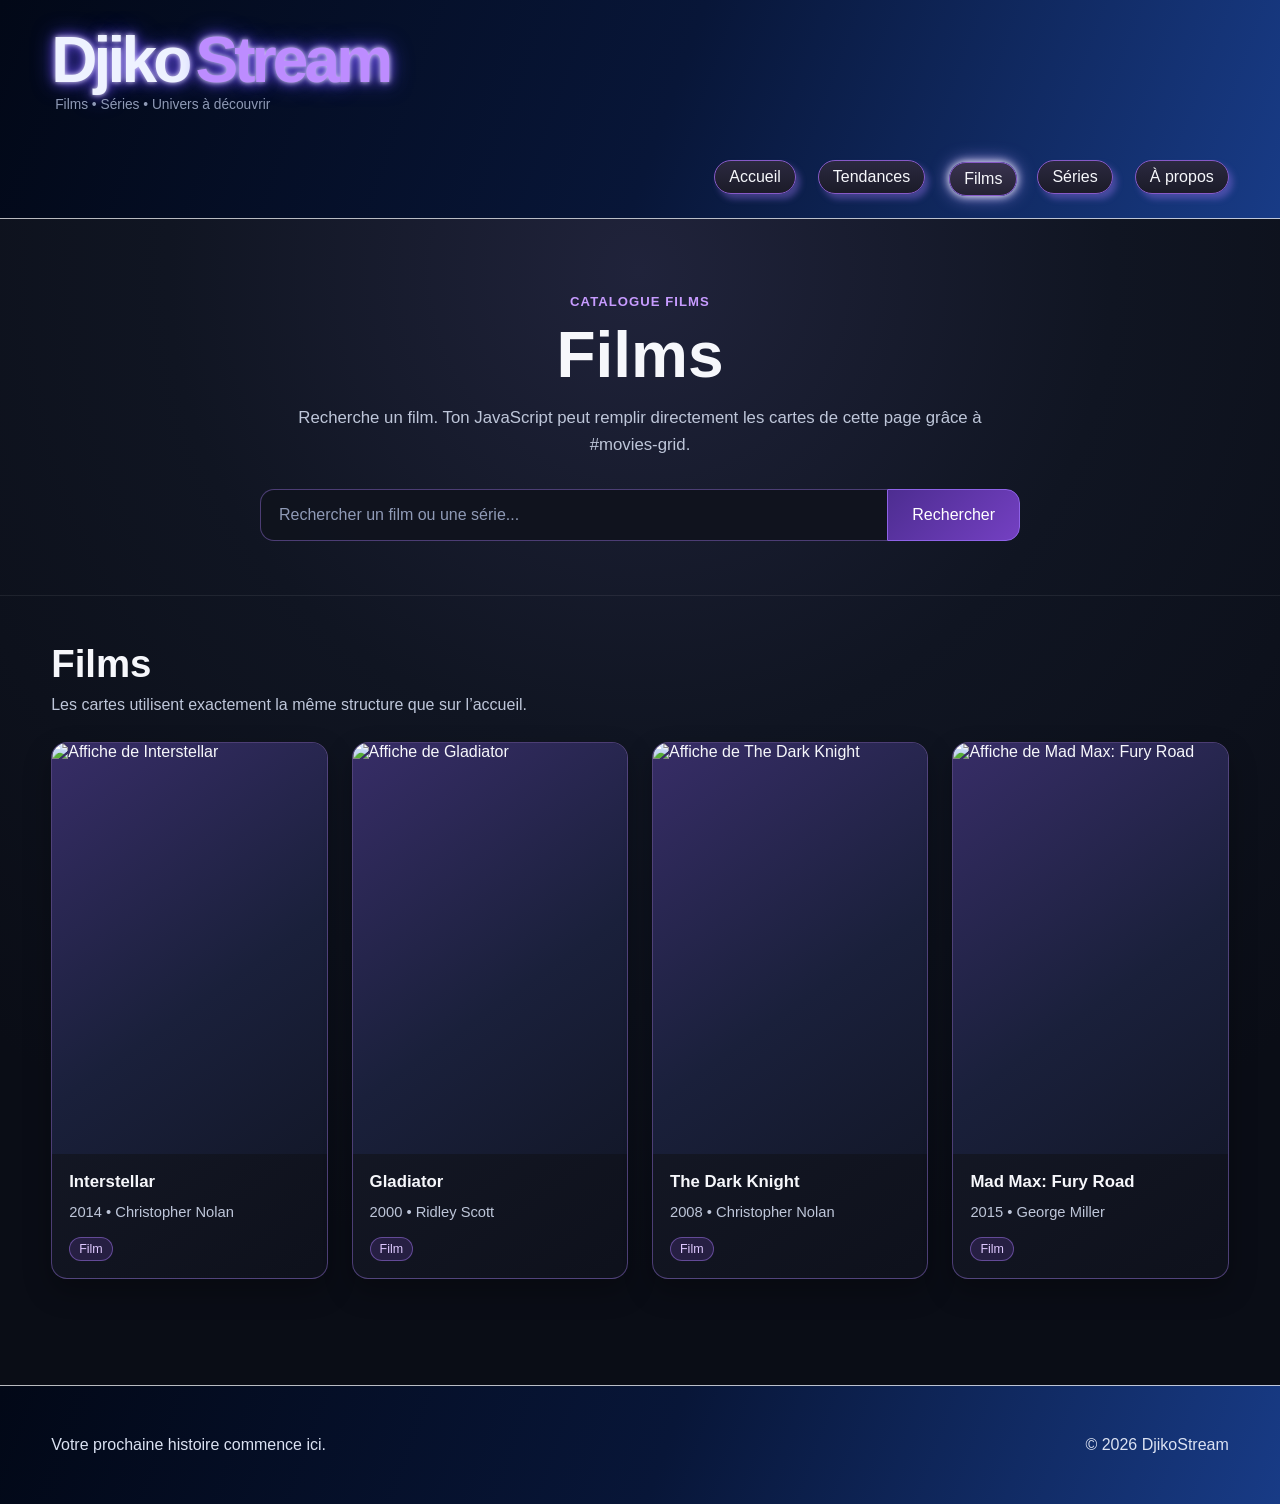
==== films.html @ bbdf5b8a "Sauvegarde de mon travail en effectué côté javaScript" ====
<!DOCTYPE html>
<html lang="fr">
<head>
    <meta charset="UTF-8">
    <meta name="viewport" content="width=device-width, initial-scale=1.0">
    <title>DjikoStream - Films</title>

    <link rel="stylesheet" href="css/variables.css">
    <link rel="stylesheet" href="css/typography.css">
    <link rel="stylesheet" href="css/base.css">
    <link rel="stylesheet" href="css/components.css">
    <link rel="stylesheet" href="css/home.css">
    <link rel="stylesheet" href="css/catalogue.css">
</head>
<body>
    <header class="site-header">
        <div class="header-inner">
            <a class="brand" href="index.html" aria-label="Accueil DjikoStream">
                <div class="brand-logo">
                    <span>Djiko</span>
                    <span>Stream</span>
                </div>
                <p class="brand-tagline">Films • Séries • Univers à découvrir</p>
            </a>

            <nav class="navigation" aria-label="Navigation principale">
                <a class="navigation-link" href="index.html">Accueil</a>
                <a class="navigation-link" href="tendances.html">Tendances</a>
                <a class="navigation-link is-active" href="films.html">Films</a>
                <a class="navigation-link" href="series.html">Séries</a>
                <a class="navigation-link" href="a-propos.html">À propos</a>
            </nav>
        </div>
    </header>

    <main>
        <section class="hero">
            <div class="hero-content">
                <p class="hero-kicker">Catalogue films</p>
                <h1>Films</h1>
                <p class="hero-description">Recherche un film. Ton JavaScript peut remplir directement les cartes de cette page grâce à #movies-grid.</p>

                <div class="search-block">
                    <form class="search-form" id="search-form">
                        <label class="visually-hidden" for="search-input">
                            Rechercher un film ou une série
                        </label>

                        <input
                            class="search-input"
                            id="search-input"
                            type="search"
                            placeholder="Rechercher un film ou une série..."
                            autocomplete="off"
                        >

                        <button class="search-button" type="submit">
                            Rechercher
                        </button>
                    </form>
                </div>
            </div>
        </section>

        <section class="search-results-section" id="search-results-section">
            <div class="container">
                <div class="section-header">
                    <div>
                        <h2>Résultats de recherche</h2>
                        <p>Les résultats correspondant à votre recherche apparaîtront ici.</p>
                    </div>
                </div>
                <div class="media-grid" id="search-results"></div>
            </div>
        </section>

        <section class="catalogue-shell">
            <div class="container">
                <div class="section-header">
                    <div>
                        <h2>Films</h2>
                        <p>Les cartes utilisent exactement la même structure que sur l’accueil.</p>
                    </div>
                </div>

                <div class="media-grid" id="movies-grid">
                    <article class="media-card">
                        <div class="poster-container">
                            <img
                                class="media-poster"
                                
                                alt="Affiche de Interstellar"
                            >
                        </div>

                        <div class="media-card-content">
                            <h3>Interstellar</h3>
                            <p class="media-meta">2014 • Christopher Nolan</p>
                            <span class="media-badge">Film</span>
                        </div>
                    </article>
                    <article class="media-card">
                        <div class="poster-container">
                            <img
                                class="media-poster"
                                
                                alt="Affiche de Gladiator"
                            >
                        </div>

                        <div class="media-card-content">
                            <h3>Gladiator</h3>
                            <p class="media-meta">2000 • Ridley Scott</p>
                            <span class="media-badge">Film</span>
                        </div>
                    </article>
                    <article class="media-card">
                        <div class="poster-container">
                            <img
                                class="media-poster"
                                
                                alt="Affiche de The Dark Knight"
                            >
                        </div>

                        <div class="media-card-content">
                            <h3>The Dark Knight</h3>
                            <p class="media-meta">2008 • Christopher Nolan</p>
                            <span class="media-badge">Film</span>
                        </div>
                    </article>
                    <article class="media-card">
                        <div class="poster-container">
                            <img
                                class="media-poster"
                                
                                alt="Affiche de Mad Max: Fury Road"
                            >
                        </div>

                        <div class="media-card-content">
                            <h3>Mad Max: Fury Road</h3>
                            <p class="media-meta">2015 • George Miller</p>
                            <span class="media-badge">Film</span>
                        </div>
                    </article>
                </div>
            </div>
        </section>
    </main>

    <footer class="site-footer">
        <div class="container footer-inner">
            <p>Votre prochaine histoire commence ici.</p>
            <p>© 2026 DjikoStream</p>
        </div>
    </footer>

    <!-- Garde tes fichiers JavaScript actuels dans le dossier js/ -->
    <script src="js/config.js"></script>
    <script src="js/variables.js"></script>
    <script src="js/script.js"></script>
</body>
</html>
---- css/variables.css ----
:root {
  --color-bg:#0a0d16;
  --color-bg-soft:#101522;
  --color-panel:#131826;
  --color-panel-2:#191f31;
  --header-start:#020817;
  --header-mid:#081638;
  --header-end:#183b86;
  --primary:#7c4dca;
  --primary-light:#aa7cff;
  --primary-soft:rgba(124,77,202,.20);
  --text:#f6f7fb;
  --text-soft:#bec6d9;
  --text-muted:#8f9ab6;
  --border:rgba(151,116,221,.45);
  --border-light:rgba(255,255,255,.72);
  --shadow-card:0 12px 28px rgba(0,0,0,.28);
  --shadow-button:4px 5px 6px rgba(145,112,228,.42);
  --radius-small:10px;
  --radius-medium:16px;
  --content-width:1180px;
}
---- css/typography.css ----
body,button,input,select{font-family:Arial,Helvetica,sans-serif}
h1,h2,h3,p{margin-top:0}
h1{font-size:clamp(2.2rem,5vw,4.5rem);line-height:1.05;font-weight:700}
h2{font-size:clamp(1.7rem,3vw,2.4rem);line-height:1.15;font-weight:700}
h3{font-size:1.05rem;line-height:1.3;font-weight:700}
p{line-height:1.6}
---- css/base.css ----
*{box-sizing:border-box}
html{scroll-behavior:smooth}
body{
  margin:0;
  min-height:100vh;
  display:flex;
  flex-direction:column;
  background:radial-gradient(circle at 50% 18%,#20233b 0%,var(--color-bg-soft) 34%,var(--color-bg) 72%);
  color:var(--text)
}
main{flex:1}
img{display:block;max-width:100%}
a{color:inherit;text-decoration:none}
button,input,select{font:inherit}
button{border:0}
.container{width:min(92%,var(--content-width));margin-inline:auto}
.visually-hidden{
  position:absolute;
  width:1px;
  height:1px;
  padding:0;
  margin:-1px;
  overflow:hidden;
  clip:rect(0,0,0,0);
  white-space:nowrap;
  border:0
}
---- css/components.css ----
.site-header{
  padding:28px 4% 24px;
  background:linear-gradient(110deg,var(--header-start) 0%,var(--header-mid) 52%,var(--header-end) 100%);
  border-bottom:1px solid var(--border-light)
}
.header-inner{width:min(100%,1500px);margin-inline:auto}
.brand{display:inline-flex;flex-direction:column;gap:2px}
.brand-logo{
  display:inline-flex;
  align-items:baseline;
  gap:7px;
  width:fit-content;
  font-size:clamp(2.2rem,5vw,4rem);
  font-weight:800;
  letter-spacing:-.06em;
  line-height:1;
  color:#eef2ff;
  text-shadow:0 0 5px rgba(255,255,255,.8),0 0 12px rgba(126,92,255,.95),0 0 22px rgba(84,69,255,.72)
}
.brand-logo span:last-child{color:#bd8cff}
.brand-tagline{margin:0;padding-left:4px;color:var(--text-muted);font-size:.86rem}

.navigation{
  display:flex;
  justify-content:flex-end;
  align-items:center;
  flex-wrap:wrap;
  gap:22px;
  margin-top:44px
}
.navigation-link{
  padding:7px 14px;
  border:1px solid #8659c7;
  border-radius:999px;
  background:linear-gradient(180deg,#2b2940 0%,#1b1b28 100%);
  color:var(--text);
  box-shadow:var(--shadow-button);
  transition:transform .18s ease,box-shadow .18s ease,background .18s ease
}
.navigation-link:hover,
.navigation-link:focus-visible,
.navigation-link.is-active{
  transform:translate(2px,2px);
  background:linear-gradient(180deg,#39334f 0%,#242233 100%);
  box-shadow:0 0 8px rgba(255,255,255,.95),0 0 18px rgba(173,151,255,.82);
  outline:none
}

.search-block{width:min(760px,100%);margin-inline:auto}
.search-form{display:flex;width:100%}
.search-input{
  flex:1;
  min-width:0;
  padding:16px 18px;
  border:1px solid var(--border);
  border-right:0;
  border-radius:14px 0 0 14px;
  background:rgba(16,19,30,.95);
  color:var(--text);
  outline:none
}
.search-input::placeholder{color:var(--text-muted)}
.search-input:focus{
  border-color:var(--primary-light);
  box-shadow:0 0 0 3px rgba(124,77,202,.18),0 0 14px rgba(124,77,202,.36)
}
.search-button{
  padding:0 24px;
  border:1px solid #8e62e7;
  border-radius:0 14px 14px 0;
  background:linear-gradient(135deg,#4d2d91,#7440c2);
  color:#fff;
  cursor:pointer
}
.search-button:hover,.search-button:focus-visible{filter:brightness(1.12);outline:none}

.section-header{
  display:flex;
  justify-content:space-between;
  gap:18px;
  align-items:end;
  margin-bottom:24px
}
.section-header h2{margin-bottom:6px}
.section-header p{margin:0;color:var(--text-soft)}
.section-link{flex-shrink:0;color:#c98cff}
.section-link:hover,.section-link:focus-visible{text-decoration:underline;outline:none}

.media-grid{
  display:grid;
  grid-template-columns:repeat(4,minmax(0,1fr));
  gap:24px
}
.media-card{
  overflow:hidden;
  border:1px solid var(--border);
  border-radius:var(--radius-medium);
  background:linear-gradient(145deg,rgba(27,31,47,.98),rgba(14,17,28,.98));
  box-shadow:var(--shadow-card);
  transition:transform .22s ease,box-shadow .22s ease,border-color .22s ease
}
.media-card:hover{
  transform:translateY(-5px);
  border-color:rgba(183,135,255,.72);
  box-shadow:0 14px 30px rgba(0,0,0,.34),0 0 18px rgba(124,77,202,.18)
}

/* Zone image commune à TOUTES les cartes */
.poster-container{
  width:100%;
  aspect-ratio:2 / 3;
  overflow:hidden;
  background:linear-gradient(145deg,#372d67,#1a203b 60%,#13182a)
}

/* C'est CETTE classe que tu pourras cibler en JavaScript */
.media-poster{
  width:100%;
  height:100%;
  object-fit:cover;
}

.media-card-content{padding:17px}
.media-card-content h3{margin-bottom:8px}
.media-meta{margin:0 0 12px;color:var(--text-soft);font-size:.92rem}
.media-badge{
  display:inline-flex;
  align-items:center;
  padding:4px 9px;
  border:1px solid rgba(162,119,238,.5);
  border-radius:999px;
  background:var(--primary-soft);
  color:#dfc9ff;
  font-size:.78rem
}

.filters{
  display:flex;
  justify-content:space-between;
  align-items:center;
  gap:20px;
  flex-wrap:wrap;
  padding:14px 16px;
  margin-bottom:26px;
  border:1px solid var(--border);
  border-radius:var(--radius-medium);
  background:rgba(18,22,35,.78)
}
.filter-group{display:flex;align-items:center;gap:10px}
.filter-group label{color:var(--text-soft)}
.filter-group select{
  min-width:150px;
  padding:10px 12px;
  border:1px solid var(--border);
  border-radius:var(--radius-small);
  background:#111522;
  color:var(--text)
}

.site-footer{
  margin-top:60px;
  border-top:1px solid var(--border-light);
  background:linear-gradient(110deg,var(--header-start) 0%,var(--header-mid) 52%,var(--header-end) 100%)
}
.footer-inner{
  min-height:118px;
  display:flex;
  justify-content:space-between;
  align-items:center;
  gap:20px;
  color:#dbe2f2
}
.footer-inner p{margin:0}

@media(max-width:980px){
  .media-grid{grid-template-columns:repeat(2,minmax(0,1fr))}
  .navigation{justify-content:center}
}
@media(max-width:620px){
  .site-header{padding-inline:20px}
  .navigation{gap:12px}
  .search-form{flex-direction:column;gap:10px}
  .search-input{border-right:1px solid var(--border);border-radius:14px}
  .search-button{min-height:48px;border-radius:14px}
  .media-grid{grid-template-columns:1fr}
  .section-header{align-items:start;flex-direction:column}
  .footer-inner{min-height:145px;flex-direction:column;justify-content:center;text-align:center}
}
---- css/home.css ----
.hero{padding:72px 0 54px;text-align:center}
.hero-content{width:min(860px,92%);margin-inline:auto}
.hero-kicker{
  margin-bottom:10px;
  color:#c79bff;
  font-weight:700;
  letter-spacing:.08em;
  text-transform:uppercase;
  font-size:.82rem
}
.hero h1{max-width:820px;margin-inline:auto;margin-bottom:16px}
.hero-description{max-width:700px;margin:0 auto 30px;color:var(--text-soft);font-size:1.05rem}
.home-section{padding:46px 0;border-top:1px solid rgba(255,255,255,.07)}
.search-results-section{display:none;padding:30px 0 10px}
---- css/catalogue.css ----
.page-hero{padding:66px 0 40px;text-align:center}
.page-hero p{max-width:720px;margin-inline:auto;color:var(--text-soft)}
.catalogue-shell{padding:46px 0;border-top:1px solid rgba(255,255,255,.07)}
.catalogue-secondary{padding-top:10px}
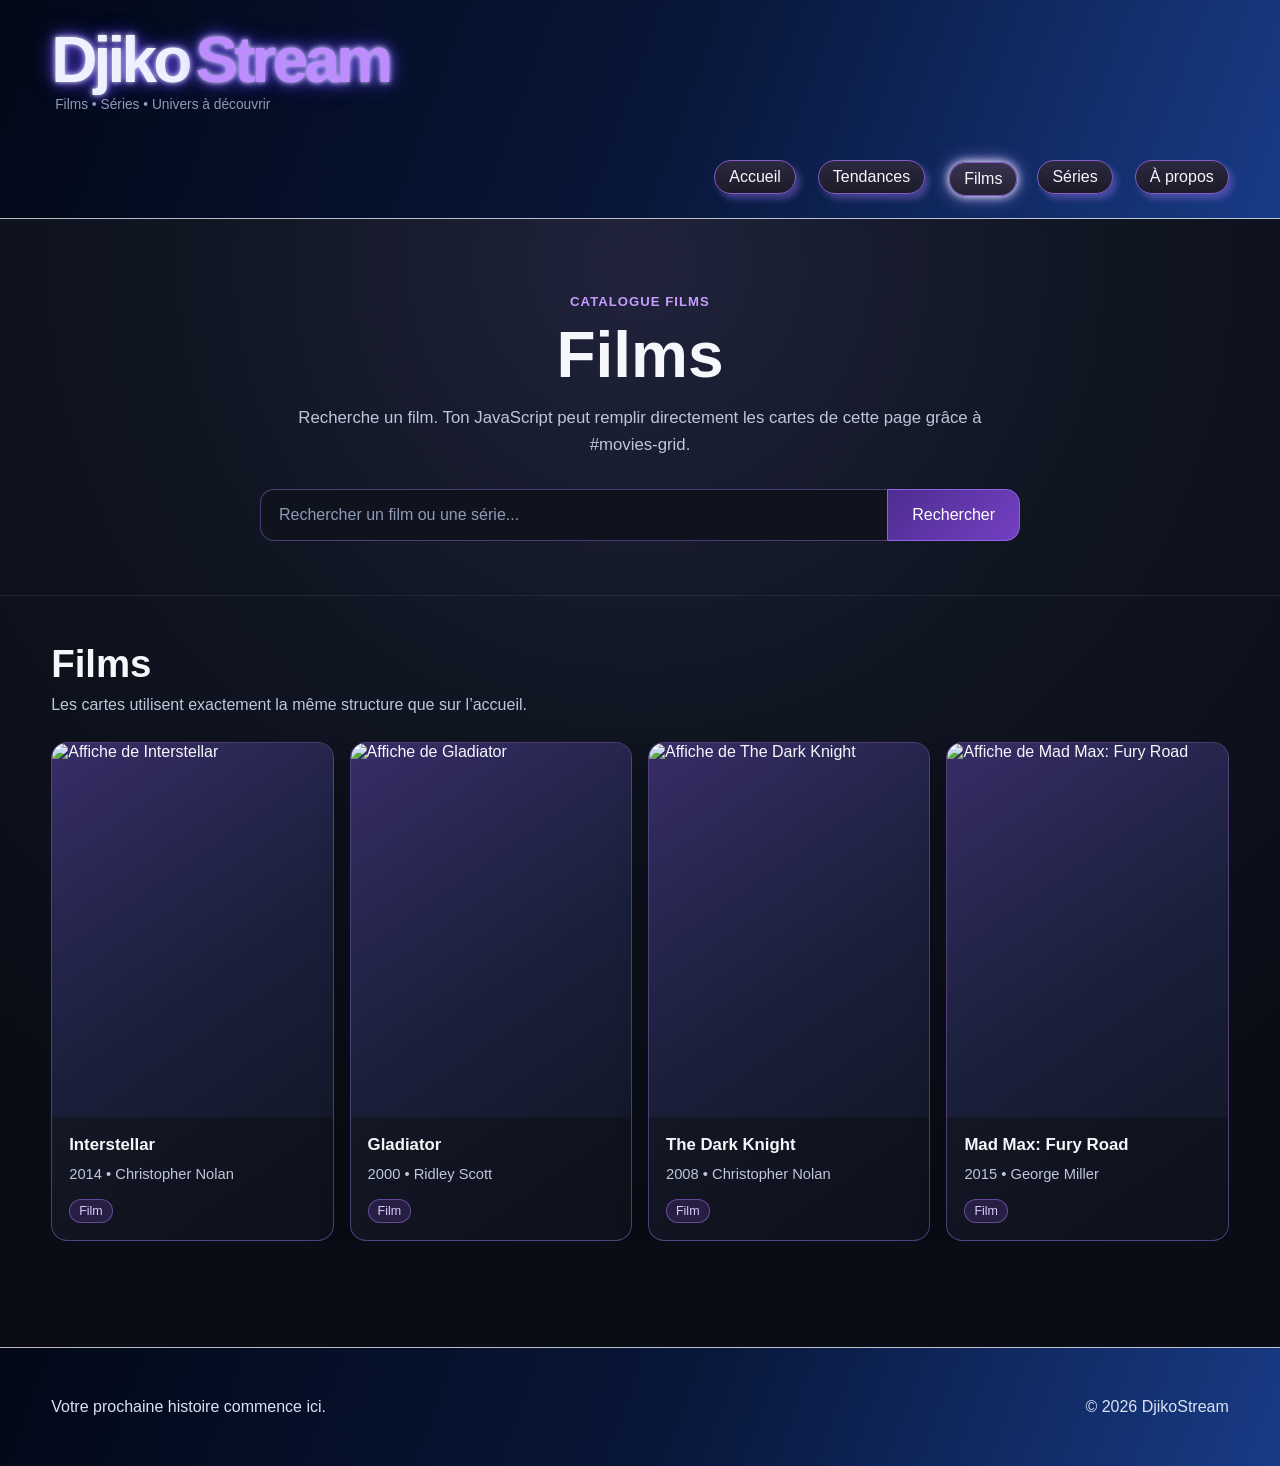
==== commit 2449e12b: "Ajout contenu tendance series (fetch/api) Accueil et pages Series" ====
--- a/films.html
+++ b/films.html
@@ -11,6 +11,7 @@
     <link rel="stylesheet" href="css/components.css">
     <link rel="stylesheet" href="css/home.css">
     <link rel="stylesheet" href="css/catalogue.css">
+    <link rel="stylesheet" href="css/cartes-dynamiques.css">
 </head>
 <body>
     <header class="site-header">
@@ -157,6 +158,20 @@
     </footer>
 
     <!-- Garde tes fichiers JavaScript actuels dans le dossier js/ -->
+    <!-- Modèle HTML réutilisable pour les cartes (invisible tant que JS ne le clone pas). -->
+    <template id="modele-carte-media">
+        <article class="media-card">
+            <div class="poster-container">
+                <img class="media-poster" alt="">
+            </div>
+            <div class="media-card-content">
+                <h3></h3>
+                <p class="media-meta"></p>
+                <span class="media-badge"></span>
+            </div>
+        </article>
+    </template>
+
     <script src="js/config.js"></script>
     <script src="js/variables.js"></script>
     <script src="js/script.js"></script>
--- a/css/components.css
+++ b/css/components.css
@@ -99,6 +99,17 @@
   box-shadow:var(--shadow-card);
   transition:transform .22s ease,box-shadow .22s ease,border-color .22s ease
 }
+
+#movies-grid {
+    display: flex;
+    flex-wrap: nowrap;
+    overflow-x: auto;
+}
+
+#movies-grid .media-card {
+    flex: 0 0 220px;
+}
+
 .media-card:hover{
   transform:translateY(-5px);
   border-color:rgba(183,135,255,.72);
@@ -108,7 +119,7 @@
 /* Zone image commune à TOUTES les cartes */
 .poster-container{
   width:100%;
-  aspect-ratio:2 / 3;
+  aspect-ratio:3 / 4;
   overflow:hidden;
   background:linear-gradient(145deg,#372d67,#1a203b 60%,#13182a)
 }
--- a/css/home.css
+++ b/css/home.css
@@ -8,7 +8,18 @@
   text-transform:uppercase;
   font-size:.82rem
 }
-.hero h1{max-width:820px;margin-inline:auto;margin-bottom:16px}
+.hero h1{max-width:860px;margin-inline:auto;margin-bottom:16px}
 .hero-description{max-width:700px;margin:0 auto 30px;color:var(--text-soft);font-size:1.05rem}
 .home-section{padding:46px 0;border-top:1px solid rgba(255,255,255,.07)}
 .search-results-section{display:none;padding:30px 0 10px}
+
+#movies-grid {
+    display: flex;
+    flex-wrap: nowrap;
+    gap: 16px;
+    overflow-x: auto;
+}
+
+#movies-grid .media-card {
+    flex: 0 0 calc((100% - 48px) / 4);
+}
--- a/css/cartes-dynamiques.css
+++ b/css/cartes-dynamiques.css
@@ -0,0 +1,107 @@
+/*
+ * DJIKOSTREAM — cartes HTML creees dynamiquement
+ * Fichier CSS additionnel : ne modifie aucun fichier JavaScript.
+ * Compatibilite avec les deux structures :
+ *   (1) cartes initiales avec .poster-container et .media-card-content
+ *   (2) cartes creees par script.js avec img, h3 et p directement dans article
+ */
+
+/* Sur l'accueil uniquement : lignes horizontales avec defilement, jamais en grille verticale. */
+body#estAccueil #trending-grid,
+body#estAccueil #movies-grid,
+body#estAccueil #series-grid {
+    display: flex;
+    flex-wrap: nowrap;
+    align-items: stretch;
+    gap: 24px;
+    overflow-x: auto;
+    overflow-y: hidden;
+    scroll-behavior: smooth;
+    max-width: 100%;
+    padding-bottom: 10px;
+    scrollbar-width: thin;
+}
+
+body#estAccueil #trending-grid > .media-card,
+body#estAccueil #movies-grid > .media-card,
+body#estAccueil #series-grid > .media-card {
+    flex: 0 0 calc((100% - 72px) / 4);
+    min-width: 0;
+}
+
+/* Cartes creees en JavaScript : la structure simplifiee fonctionne sans modifier script.js. */
+.media-grid > .media-card:has(> img.media-poster) {
+    display: flex;
+    flex-direction: column;
+}
+
+/* L'image est placee AVANT le titre, meme si elle a ete ajoutee apres en JavaScript. */
+.media-grid > .media-card > img.media-poster {
+    order: -1;
+    display: block;
+    width: 100%;
+    height: auto;
+    aspect-ratio: 3 / 4;
+    flex: 0 0 auto;
+    object-fit: cover;
+    background: linear-gradient(145deg,#372d67,#1a203b 60%,#13182a);
+}
+
+/* Reproduit l'espacement du bloc .media-card-content des cartes initiales. */
+.media-grid > .media-card > h3 {
+    margin: 0;
+    padding: 17px 17px 0;
+    font: inherit;
+    font-weight: 700;
+    font-size: 1rem;
+    line-height: 1.35;
+    overflow-wrap: anywhere;
+}
+
+.media-grid > .media-card > p.media-meta {
+    margin: 0;
+    padding: 8px 17px 0;
+    color: var(--text-soft);
+    font-size: .92rem;
+    line-height: 1.5;
+    overflow-wrap: anywhere;
+}
+
+/* Badge d'apparence identique aux autres cartes, sans nouvel element JS.
+   Ce badge CSS concerne UNIQUEMENT les cartes dynamiques simples. */
+.media-grid > .media-card:has(> img.media-poster)::after {
+    content: "Film";
+    order: 3;
+    display: inline-flex;
+    align-self: flex-start;
+    margin: 12px 17px 17px;
+    padding: 4px 9px;
+    border: 1px solid rgba(162,119,238,.5);
+    border-radius: 999px;
+    background: var(--primary-soft);
+    color: #dfc9ff;
+    font-size: .78rem;
+    line-height: 1.2;
+}
+
+/* Identite du badge selon la section, si les series/tendances utilisent un jour ce DOM simplifie. */
+#series-grid > .media-card:has(> img.media-poster)::after {content:"Série"}
+#trending-grid > .media-card:has(> img.media-poster)::after {content:"Tendance"}
+
+/* Sur films.html / series.html les .media-grid conservent leur grille verticale existante.
+   Seules les sections de l'accueil passent en carrousel horizontal. */
+@media (max-width: 980px) {
+    body#estAccueil #trending-grid > .media-card,
+    body#estAccueil #movies-grid > .media-card,
+    body#estAccueil #series-grid > .media-card {
+        flex-basis: calc((100% - 24px) / 2);
+    }
+}
+
+@media (max-width: 620px) {
+    body#estAccueil #trending-grid > .media-card,
+    body#estAccueil #movies-grid > .media-card,
+    body#estAccueil #series-grid > .media-card {
+        flex-basis: min(84%, 290px);
+    }
+}
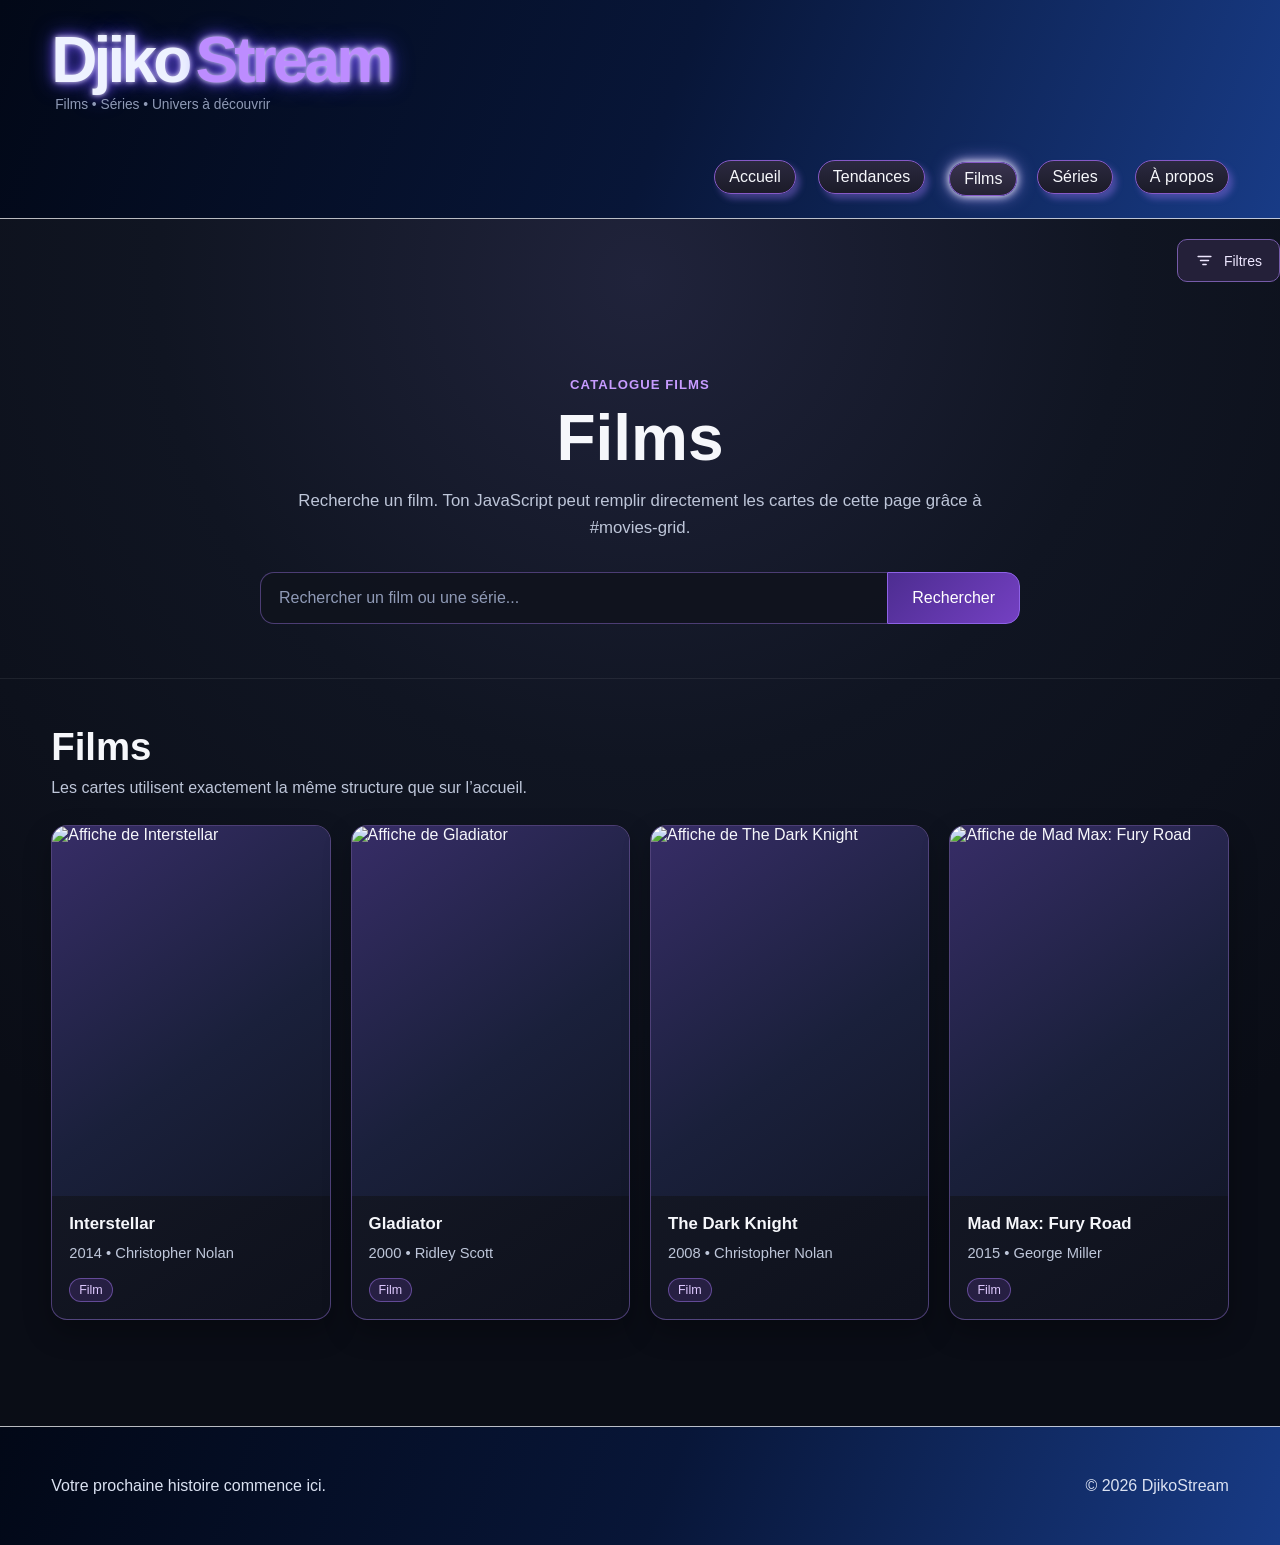
==== commit 03c2a748: "ajout d'un filtre par genre" ====
--- a/films.html
+++ b/films.html
@@ -13,7 +13,7 @@
     <link rel="stylesheet" href="css/catalogue.css">
     <link rel="stylesheet" href="css/cartes-dynamiques.css">
 </head>
-<body>
+<body class="page-films">
     <header class="site-header">
         <div class="header-inner">
             <a class="brand" href="index.html" aria-label="Accueil DjikoStream">
@@ -35,6 +35,58 @@
     </header>
 
     <main>
+        
+
+<div class="filters-toolbar">
+
+    <details class="filter-dropdown">
+
+        <summary class="filter-button">
+
+            <svg width="19" height="19"
+                 viewBox="0 0 24 24"
+                 fill="none"
+                 stroke="currentColor"
+                 stroke-width="2"
+                 stroke-linecap="round"
+                 stroke-linejoin="round">
+
+                <path d="M4 7h16"/>
+                <path d="M7 12h10"/>
+                <path d="M10 17h4"/>
+
+            </svg>
+
+            <span>Filtres</span>
+
+        </summary>
+
+        <div class="filter-panel">
+
+            <label for="filtre-genre">
+                Filtrer par genre
+            </label>
+
+            <select id="filtre-genre">
+                <option value="all">Tous les genres</option>
+                <option value="28">Action</option>
+                <option value="12">Aventure</option>
+                <option value="35">Comédie</option>
+                <option value="18">Drame</option>
+                <option value="14">Fantastique</option>
+                <option value="27">Horreur</option>
+                <option value="878">Science-fiction</option>
+                <option value="53">Thriller</option>
+            </select>
+
+        </div>
+
+    </details>
+
+</div>
+
+
+
         <section class="hero">
             <div class="hero-content">
                 <p class="hero-kicker">Catalogue films</p>
--- a/css/components.css
+++ b/css/components.css
@@ -105,7 +105,24 @@
     flex-wrap: nowrap;
     overflow-x: auto;
 }
-
+/* ======================================
+   PAGE FILMS - AFFICHAGE EN GRILLE
+====================================== */
+
+.page-films #movies-grid {
+    display: grid;
+    grid-template-columns: repeat(4, minmax(0, 1fr));
+    gap: 20px;
+    overflow-x: visible;
+}
+
+.page-films #movies-grid .media-card {
+    min-width: 0;
+    width: auto;
+}
+/*========================================
+
+==========================================*/
 #movies-grid .media-card {
     flex: 0 0 220px;
 }
@@ -197,3 +214,133 @@
   .section-header{align-items:start;flex-direction:column}
   .footer-inner{min-height:145px;flex-direction:column;justify-content:center;text-align:center}
 }
+
+@media (max-width: 900px) {
+    .page-films #movies-grid {
+        grid-template-columns: repeat(2, minmax(0, 1fr));
+    }
+}
+
+@media (max-width: 550px) {
+    .page-films #movies-grid {
+        grid-template-columns: 1fr;
+    }
+}
+
+
+
+/* ==========================================
+   DIGICOSTREAM - BOUTON FILTRES
+========================================== */
+
+.filters-toolbar {
+    display: flex;
+    justify-content: flex-end;
+    margin: 20px 0;
+}
+
+.filter-dropdown {
+    position: relative;
+    z-index: 20;
+}
+
+/* Petit bouton */
+
+.filter-button {
+    display: flex;
+    align-items: center;
+    gap: 10px;
+
+    padding: 11px 17px;
+
+    background: #242039;
+    color: #eee7ff;
+
+    border: 1px solid #765ba9;
+    border-radius: 10px;
+
+    cursor: pointer;
+    font-size: 14px;
+
+    transition: all 0.2s ease;
+
+    list-style: none;
+}
+
+/* Masquer la flèche native */
+
+.filter-button::-webkit-details-marker {
+    display: none;
+}
+
+/* Survol */
+
+.filter-button:hover,
+.filter-dropdown[open] .filter-button {
+    background: #30264b;
+    border-color: #a578eb;
+    box-shadow: 0 0 12px rgba(148, 91, 222, 0.3);
+}
+
+.filter-button:focus-visible {
+    outline: 2px solid #bd92ff;
+    outline-offset: 3px;
+}
+
+/* Panneau déroulant */
+
+.filter-panel {
+    position: absolute;
+    top: calc(100% + 10px);
+    right: 0;
+
+    width: 250px;
+    padding: 20px;
+    box-sizing: border-box;
+
+    background: #201c30;
+    border: 1px solid #765ba9;
+    border-radius: 12px;
+
+    box-shadow: 0 12px 30px rgba(0, 0, 0, 0.4);
+}
+
+/* Texte */
+
+.filter-panel label {
+    display: block;
+    margin-bottom: 12px;
+
+    color: #eee7ff;
+    font-size: 14px;
+    font-weight: 600;
+}
+
+/* Menu des genres */
+
+.filter-panel select {
+    width: 100%;
+    padding: 11px 12px;
+
+    background: #141420;
+    color: #ffffff;
+
+    border: 1px solid #665384;
+    border-radius: 8px;
+
+    cursor: pointer;
+}
+
+.filter-panel select:focus {
+    outline: 2px solid #a578eb;
+    outline-offset: 2px;
+}
+
+/* Mobile */
+
+@media (max-width: 550px) {
+    .filter-panel {
+        width: min(250px, 85vw);
+    }
+}
+
